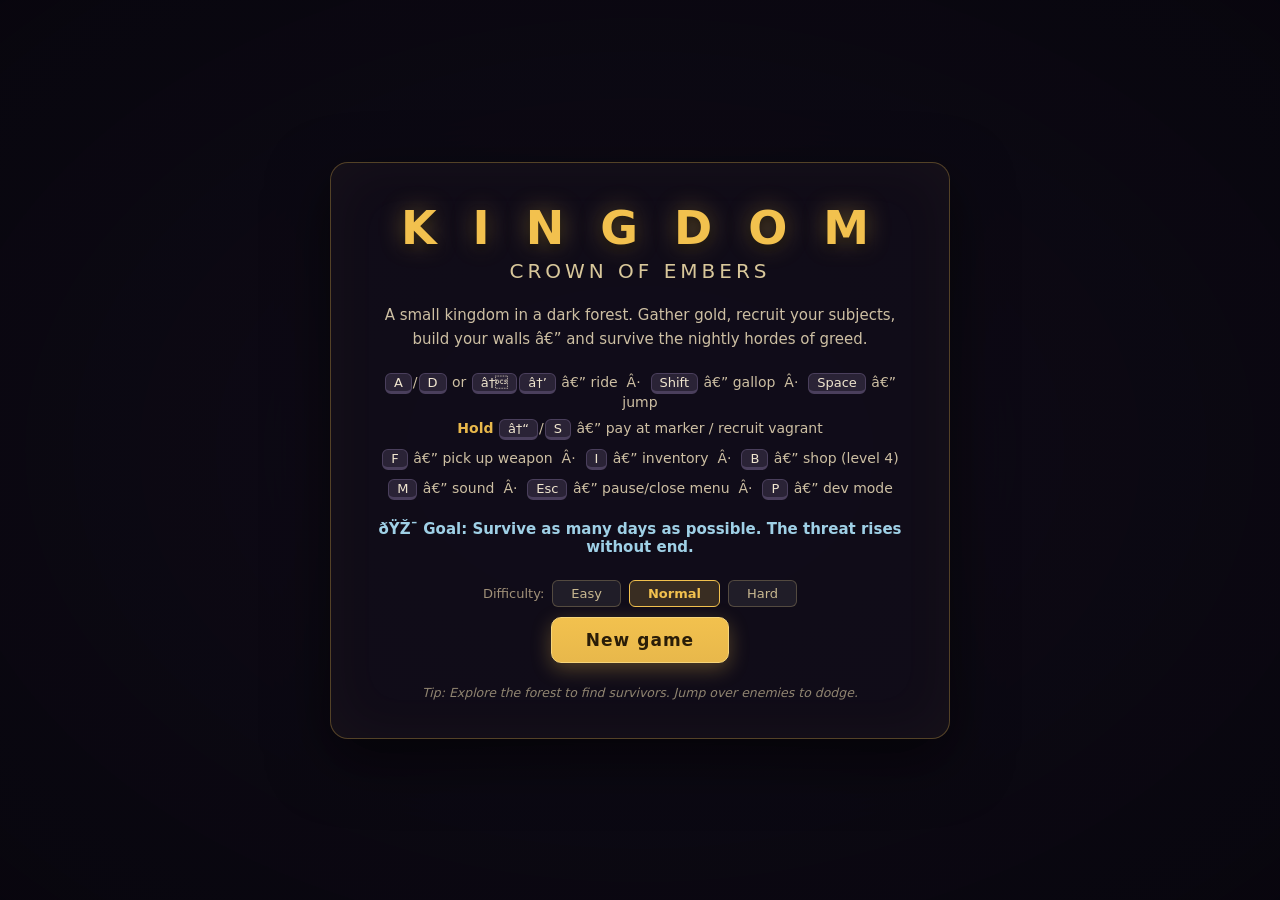
==== __vis_test.html @ f3952c2e "Enhance combat progression and death effects Add tiered weapon upgrades, richer combat VFX, improved" ====
﻿<!DOCTYPE html>
<html lang="en">
<head>
<meta charset="UTF-8" />
<meta name="viewport" content="width=device-width, initial-scale=1.0, maximum-scale=1.0, user-scalable=no, viewport-fit=cover" />
<meta name="apple-mobile-web-app-capable" content="yes" />
<meta name="apple-mobile-web-app-status-bar-style" content="black-translucent" />
<meta name="mobile-web-app-capable" content="yes" />
<title>Kingdom â€” Crown of Embers</title>
<link rel="stylesheet" href="style.css" />
<style>
.diff-select { display:flex; align-items:center; gap:8px; margin:14px 0 10px; justify-content:center; }
.diff-label  { color:#a09078; font-size:13px; }
.diff-btn    { background:rgba(255,255,255,0.07); border:1px solid rgba(200,180,120,0.3); color:#c8b890;
               padding:5px 18px; border-radius:6px; cursor:pointer; font-size:13px; font-family:inherit;
               transition:background 0.15s, border-color 0.15s; }
.diff-btn:hover    { background:rgba(255,255,255,0.13); }
.diff-btn.diff-active { background:rgba(242,193,78,0.18); border-color:#f2c14e; color:#f2c14e; font-weight:bold; }
.diff-btn[data-diff="easy"].diff-active   { background:rgba(155,208,90,0.18); border-color:#9bd05a; color:#9bd05a; }
.diff-btn[data-diff="hard"].diff-active   { background:rgba(220,80,60,0.18);  border-color:#e05040; color:#e05040; }
</style>
</head>
<body>
  <div id="game-wrap">
    <canvas id="game"></canvas>

    <!-- HUD -->
    <div id="hud" class="hidden">
      <div class="hud-left">
        <div id="hud-day" class="hud-pill"><span class="icon" id="hud-phase-icon">â˜€</span> <span id="hud-day-text">Day 1</span> Â· <span id="hud-phase-text">Morning</span></div>
        <div id="hud-base" class="hud-pill">ðŸ° <span id="hud-base-text">Camp</span></div>
        <div id="hud-skipnight" class="hud-pill" style="display:none;cursor:pointer;pointer-events:auto;" onclick="window._skipToDusk&&window._skipToDusk()">ðŸŒ† Skip to dusk <span style="opacity:0.65">[N]</span></div>
      </div>
      <div class="hud-center">
        <div id="hud-objective" class="hud-objective">Build up your base and survive the night</div>
      </div>
      <div class="hud-right">
        <div id="hud-coins" class="hud-pill big">ðŸª™ <span id="hud-coins-text">0</span></div>
        <div id="hud-hp" class="hud-pill">â¤ <span id="hud-hp-text">5/5</span></div>
        <div id="hud-weapon" class="hud-pill">âš” <span id="hud-weapon-text">No weapon</span></div>
        <div id="hud-armor" class="hud-pill">ðŸ›¡ <span id="hud-armor-text">No armor</span></div>
        <div id="hud-pop" class="hud-pill">ðŸ‘¥ <span id="hud-pop-text">0</span> Â· ðŸ¹ <span id="hud-arch-text">0</span> Â· ðŸ”¨ <span id="hud-build-text">0</span></div>
        <div id="hud-arrow-rain" class="hud-pill hud-ability hidden">
          <span id="hud-arrow-rain-fill" class="hud-ability-fill"></span>
          <span class="hud-ability-key">Q</span>
          <span class="hud-ability-name">Arrow Rain</span>
          <span id="hud-arrow-rain-cd" class="hud-ability-cd">Ready</span>
        </div>
        <div id="hud-skillpts" class="hud-pill" style="display:none;cursor:pointer;" onclick="window._openSkillTree&&window._openSkillTree()">ðŸ¹ <span id="hud-skillpts-text">0 ep</span></div>
      </div>
    </div>

    <!-- contextual prompt -->
    <div id="prompt" class="hidden"></div>

    <!-- Start screen -->
    <div id="start-screen" class="overlay">
      <div class="overlay-card">
        <h1>K I N G D O M</h1>
        <h2>Crown of Embers</h2>
        <p class="tag">A small kingdom in a dark forest. Gather gold, recruit your subjects, build your walls â€” and survive the nightly hordes of greed.</p>
        <div class="controls">
          <div><kbd>A</kbd>/<kbd>D</kbd> or <kbd>â†</kbd><kbd>â†’</kbd> â€” ride &nbsp;Â·&nbsp; <kbd>Shift</kbd> â€” gallop &nbsp;Â·&nbsp; <kbd>Space</kbd> â€” jump</div>
          <div><b>Hold</b> <kbd>â†“</kbd>/<kbd>S</kbd> â€” pay at marker / recruit vagrant</div>
          <div><kbd>F</kbd> â€” pick up weapon &nbsp;Â·&nbsp; <kbd>I</kbd> â€” inventory &nbsp;Â·&nbsp; <kbd>B</kbd> â€” shop (level 4)</div>
          <div><kbd>M</kbd> â€” sound &nbsp;Â·&nbsp; <kbd>Esc</kbd> â€” pause/close menu &nbsp;Â·&nbsp; <kbd>P</kbd> â€” dev mode</div>
        </div>
        <div class="goal-line">ðŸŽ¯ Goal: Survive as many days as possible. The threat rises without end.</div>
        <div class="diff-select">
          <span class="diff-label">Difficulty:</span>
          <button class="diff-btn" data-diff="easy">Easy</button>
          <button class="diff-btn diff-active" data-diff="normal">Normal</button>
          <button class="diff-btn" data-diff="hard">Hard</button>
        </div>
        <div class="btn-row">
          <button id="btn-start" class="btn primary">New game</button>
          <button id="btn-continue" class="btn hidden">Continue</button>
        </div>
        <p class="hint">Tip: Explore the forest to find survivors. Jump over enemies to dodge.</p>
      </div>
    </div>

    <!-- End screen -->
    <div id="end-screen" class="overlay hidden">
      <div class="overlay-card">
        <h1 id="end-title">The kingdom fell</h1>
        <p id="end-text" class="tag"></p>
        <div class="btn-row">
          <button id="btn-restart" class="btn primary">Play again</button>
        </div>
      </div>
    </div>

    <div id="pause-screen" class="overlay hidden">
      <div class="overlay-card small">
        <h1>Pause</h1>
        <p class="tag">Press <kbd>Esc</kbd> to continue</p>
      </div>
    </div>

    <!-- Skill Tree (toggle with K) -->
    <div id="skill-tree-screen" class="hidden" style="position:absolute;inset:0;background:rgba(8,5,18,0.88);display:flex;align-items:center;justify-content:center;z-index:120;font-family:inherit;">
      <div id="skill-tree-card" style="background:rgba(20,14,30,0.97);border:1.5px solid rgba(200,170,100,0.35);border-radius:14px;padding:28px 32px;max-width:720px;width:95%;color:#d4c8a8;position:relative;">
        <div style="display:flex;align-items:center;justify-content:space-between;margin-bottom:18px;">
          <h2 id="st-title" style="margin:0;font-size:20px;color:#f2c14e;letter-spacing:2px;">ðŸ¹ ARCHER SKILL TREE</h2>
          <div style="display:flex;align-items:center;gap:16px;">
            <span id="st-points" style="color:#9bd05a;font-size:15px;font-weight:bold;"></span>
            <button onclick="window._closeSkillTree()" style="background:rgba(255,255,255,0.08);border:1px solid rgba(255,255,255,0.2);color:#c8b890;padding:4px 14px;border-radius:6px;cursor:pointer;font-size:14px;font-family:inherit;">Close âœ•</button>
          </div>
        </div>
        <div id="st-tabs" style="display:flex;gap:8px;margin-bottom:14px;"></div>
        <div id="st-branches" style="display:grid;grid-template-columns:1fr 1fr 1fr;gap:14px;margin-bottom:18px;"></div>
        <div id="st-ultimates" style="display:grid;grid-template-columns:1fr 1fr;gap:14px;padding-top:14px;border-top:1px solid rgba(200,170,100,0.2);"></div>
        <p style="margin:12px 0 0;font-size:11px;color:#7a6a50;text-align:center;">Press <kbd style="background:rgba(255,255,255,0.1);padding:1px 6px;border-radius:3px;">K</kbd> to open/close the skill tree</p>
      </div>
    </div>

    <!-- Dev Tools Panel (toggle with P) -->
    <div id="dev-panel" class="hidden">
      <div class="dev-header">ðŸ›  Dev Tools &nbsp;<kbd>P</kbd></div>
      <div class="dev-section">
        <div class="dev-label">Gold &amp; Embers</div>
        <div class="dev-row">
          <button class="dev-btn" onclick="DEV.addCoins(10)">+10 ðŸª™</button>
          <button class="dev-btn" onclick="DEV.addCoins(50)">+50 ðŸª™</button>
          <button class="dev-btn" onclick="DEV.give1000Gold()">+1000 ðŸª™</button>
        </div>
        <div class="dev-row">
          <button class="dev-btn" onclick="DEV.addEmbers(10)">+10 ðŸ”¥</button>
          <button class="dev-btn" onclick="DEV.addEmbers(50)">+50 ðŸ”¥</button>
          <button class="dev-btn" onclick="DEV.addEmbers(500)">+500 ðŸ”¥</button>
          <button class="dev-btn dev-danger" onclick="DEV.resetUpgrades()">Reset upgrades</button>
        </div>
      </div>

      <div class="dev-section">
        <div class="dev-label">Time</div>
        <div class="dev-row">
          <button class="dev-btn" onclick="DEV.skipToNight()">â†’ Night ðŸŒ™</button>
          <button class="dev-btn" onclick="DEV.skipToDay()">â†’ Day â˜€</button>
          <button class="dev-btn dev-danger" onclick="DEV.skipToDay10()">Day 10 â˜ </button>
          <button class="dev-btn dev-danger" onclick="DEV.skipToDay15()">Day 15 â˜ </button>
          <button class="dev-btn dev-danger" onclick="DEV.skipToDay20()">Day 20 â˜ </button>
        </div>
      </div>

      <div class="dev-section">
        <div class="dev-label">Base &amp; Healing</div>
        <div class="dev-row">
          <button class="dev-btn" onclick="DEV.upgradeBase()">Upgrade base â¬†</button>
          <button class="dev-btn" onclick="DEV.healAll()">Full heal ðŸ’š</button>
          <button class="dev-btn dev-danger" onclick="DEV.maxBaseLevel()">Max base ðŸ°</button>
          <button class="dev-btn dev-danger" onclick="DEV.maxWallLevels()">Max walls ðŸ§±</button>
        </div>
      </div>

      <div class="dev-section">
        <div class="dev-label">Spawn enemy</div>
        <div class="dev-row">
          <button class="dev-btn" onclick="DEV.spawnEnemyNearBase('imp')">Imp</button>
          <button class="dev-btn" onclick="DEV.spawnEnemyNearBase('fireImp')">Flying Imp</button>
          <button class="dev-btn" onclick="DEV.spawnEnemyNearBase('emberBrute')">Ember Brute</button>
          <button class="dev-btn" onclick="DEV.spawnEnemyNearBase('ashPriest')">Ash Priest</button>
          <button class="dev-btn" onclick="DEV.spawn8ImpsRight()">8x Imp</button>
          <button class="dev-btn" onclick="DEV.spawnFireDragonBoss()">ðŸ‰ Dragon</button>
          <button class="dev-btn" onclick="DEV.spawnMagmaGolemBoss()">Magma Colossus</button>
          <button class="dev-btn dev-danger" onclick="DEV.killAll()">ðŸ’€ Kill all</button>
        </div>
      </div>

      <div class="dev-section">
        <div class="dev-label">Spawn unit</div>
        <div class="dev-row">
          <button class="dev-btn" onclick="DEV.spawnUnit('archer')">ðŸ¹</button>
          <button class="dev-btn" onclick="DEV.spawnUnit('builder')">ðŸ”¨</button>
          <button class="dev-btn" onclick="DEV.spawnUnit('farmer')">ðŸŒ¾</button>
          <button class="dev-btn" onclick="DEV.spawnUnit('guard')">ðŸ›¡ï¸</button>
          <button class="dev-btn" onclick="DEV.spawnUnit('miner')">â›ï¸</button>
        </div>
      </div>

      <div class="dev-section">
        <div class="dev-label">Level units</div>
        <div class="dev-row">
          <button class="dev-btn" onclick="DEV.levelUpUnits('archer',1)">ðŸ¹ +1 lvl</button>
          <button class="dev-btn" onclick="DEV.levelUpUnits('archer',5)">ðŸ¹ +5 lvl</button>
          <button class="dev-btn" onclick="DEV.levelUpUnits('guard',1)">ðŸ›¡ï¸ +1 lvl</button>
          <button class="dev-btn" onclick="DEV.levelUpUnits('guard',5)">ðŸ›¡ï¸ +5 lvl</button>
        </div>
        <div class="dev-row">
          <button class="dev-btn" onclick="DEV.addSkillPoints(5)">+5 skill pts</button>
          <button class="dev-btn dev-danger" onclick="DEV.grantArcherSkills()">ðŸ¹ All skills</button>
        </div>
      </div>

      <div class="dev-section">
        <div class="dev-label">Spawn animal</div>
        <div class="dev-row">
          <button class="dev-btn" onclick="DEV.spawnAnimalNearBase('deer')">ðŸ¦Œ Deer</button>
          <button class="dev-btn" onclick="DEV.spawnAnimalNearBase('rabbit')">ðŸ‡ Rabbit</button>
          <button class="dev-btn" onclick="DEV.spawnAnimalNearBase('duck')">ðŸ¦† Duck</button>
          <button class="dev-btn dev-danger" onclick="DEV.spawnAnimalNearBase('bear')">ðŸ» Bear</button>
        </div>
      </div>

      <div class="dev-section">
        <div class="dev-label">Player &amp; Weapons</div>
        <div class="dev-row">
          <button class="dev-btn" id="dev-god-btn" onclick="DEV.toggleGodMode()">God mode: âš« OFF</button>
          <button class="dev-btn dev-danger" onclick="window._enterDeathHub&&window._enterDeathHub('Dev test: the crown fell between worlds.')">Death hub</button>
        </div>
        <div class="dev-row" id="dev-weapon-buttons">
          <button class="dev-btn dev-danger" onclick="DEV.dropWeapon()">Drop</button>
        </div>
        <div class="dev-label" style="margin-top:6px;">Armor grants</div>
        <div class="dev-row" id="dev-armor-buttons">
          <button class="dev-btn dev-danger" onclick="DEV.removeArmor()">Remove armor</button>
        </div>
      </div>

      <div class="dev-section">
        <div class="dev-label">Game speed</div>
        <div class="dev-row">
          <button class="dev-btn dev-speed-btn dev-active" id="dev-spd-1" onclick="DEV.setSpeed(1)">Ã—1</button>
          <button class="dev-btn dev-speed-btn" id="dev-spd-2" onclick="DEV.setSpeed(2)">Ã—2</button>
          <button class="dev-btn dev-speed-btn" id="dev-spd-4" onclick="DEV.setSpeed(4)">Ã—4</button>
        </div>
      </div>
    </div>
  </div>

  <!-- Mobile touch controls -->
  <div id="touch-controls" class="hidden">
    <div id="tc-left">
      <button class="tc-btn" id="tc-move-left">â—€</button>
      <button class="tc-btn" id="tc-move-right">â–¶</button>
    </div>
    <div id="tc-right">
      <button class="tc-btn tc-small" id="tc-interact">â¬‡ Pay</button>
      <button class="tc-btn tc-small" id="tc-pickup">âš” Pick up</button>
      <button class="tc-btn tc-jump" id="tc-jump">â†‘</button>
    </div>
  </div>

  <script>window.requestAnimationFrame = cb => setTimeout(() => cb(performance.now()), 16);</script>
  <script type="module" src="src/core/game.js"></script>
</body>
</html>
---- style.css ----
:root {
  --gold: #f2c14e;
  --gold-soft: #e8b84b;
  --ink: #1a1622;
  --parchment: #efe2c4;
  --blue: #6fb3d6;
  --red: #c1453b;
}

* { box-sizing: border-box; margin: 0; padding: 0; }

html, body {
  width: 100%;
  height: 100%;
  overflow: hidden;
  background: #0c0a12;
  font-family: "Trebuchet MS", "Segoe UI", system-ui, sans-serif;
  color: var(--parchment);
  user-select: none;
}

#game-wrap { position: fixed; inset: 0; }

canvas#game {
  display: block;
  width: 100%;
  height: 100%;
  image-rendering: auto;
  cursor: default;
}

.hidden { display: none !important; }

/* ---------- HUD ---------- */
#hud {
  position: absolute;
  top: 0; left: 0; right: 0;
  display: flex;
  justify-content: space-between;
  align-items: flex-start;
  padding: 14px 18px;
  pointer-events: none;
  z-index: 5;
  text-shadow: 0 2px 4px rgba(0,0,0,0.7);
}
.hud-left, .hud-right { display: flex; flex-direction: column; gap: 8px; }
.hud-center { flex: 1; display: flex; justify-content: center; }
.hud-right { align-items: flex-end; }

.hud-pill {
  background: rgba(20, 16, 28, 0.72);
  border: 1px solid rgba(242, 193, 78, 0.42);
  border-radius: 999px;
  padding: 6px 14px;
  font-size: 15px;
  font-weight: 600;
  letter-spacing: 0;
  white-space: nowrap;
}
.hud-pill.big { font-size: 20px; color: var(--gold); border-color: rgba(242,193,78,0.68); }
.hud-pill .icon { font-size: 16px; }
.hud-ability {
  position: relative;
  overflow: hidden;
  display: flex;
  align-items: center;
  gap: 8px;
  color: #cfe6f2;
  border-color: rgba(111, 179, 214, 0.55);
}
.hud-ability-fill {
  position: absolute;
  inset: 0 auto 0 0;
  width: 100%;
  background: rgba(111, 179, 214, 0.18);
  pointer-events: none;
}
.hud-ability > span:not(.hud-ability-fill) {
  position: relative;
  z-index: 1;
}
.hud-ability-key {
  min-width: 22px;
  height: 22px;
  display: inline-flex;
  align-items: center;
  justify-content: center;
  border: 1px solid rgba(207, 230, 242, 0.5);
  border-radius: 6px;
  background: rgba(207, 230, 242, 0.08);
  font-size: 12px;
}
.hud-ability-cd {
  color: var(--gold);
}
.hud-ability.ready {
  color: #f3f6df;
  border-color: rgba(155, 208, 90, 0.62);
}
.hud-ability.ready .hud-ability-fill {
  background: rgba(155, 208, 90, 0.18);
}

.hud-objective {
  background: rgba(20, 16, 28, 0.66);
  border: 1px solid rgba(111, 179, 214, 0.48);
  border-radius: 999px;
  padding: 7px 18px;
  font-size: 14px;
  color: #cfe6f2;
  max-width: 60vw;
  text-align: center;
}

#prompt {
  position: absolute;
  left: 50%;
  bottom: 8%;
  transform: translateX(-50%);
  background: rgba(20, 16, 28, 0.88);
  border: 1px solid rgba(242, 193, 78, 0.62);
  border-radius: 8px;
  padding: 10px 22px;
  font-size: 16px;
  font-weight: 600;
  z-index: 5;
  text-align: center;
  text-shadow: 0 2px 4px rgba(0,0,0,0.7);
  pointer-events: none;
}
#prompt .cost { color: var(--gold); }
#prompt .hold {
  opacity: 0.86;
  font-size: 0.82em;
  border: 1px solid rgba(242,193,78,0.38);
  border-radius: 6px;
  padding: 1px 7px;
  background: rgba(242,193,78,0.08);
}

/* ---------- Overlays ---------- */
.overlay {
  position: absolute;
  inset: 0;
  display: flex;
  align-items: center;
  justify-content: center;
  background: radial-gradient(ellipse at center, rgba(20,14,30,0.55), rgba(8,6,14,0.92));
  z-index: 10;
}
.overlay-card {
  text-align: center;
  max-width: 620px;
  padding: 38px 44px;
  background: rgba(18, 14, 26, 0.85);
  border: 1px solid rgba(242, 193, 78, 0.3);
  border-radius: 18px;
  box-shadow: 0 20px 60px rgba(0,0,0,0.6), inset 0 0 60px rgba(242,193,78,0.04);
}
.overlay-card.small { max-width: 360px; }

.overlay-card h1 {
  font-size: 46px;
  letter-spacing: 10px;
  color: var(--gold);
  text-shadow: 0 0 24px rgba(242,193,78,0.4), 0 4px 8px rgba(0,0,0,0.6);
  margin-bottom: 4px;
}
.overlay-card h2 {
  font-size: 20px;
  font-weight: 400;
  letter-spacing: 4px;
  color: #d8c79a;
  margin-bottom: 20px;
  text-transform: uppercase;
}
.tag {
  font-size: 15px;
  line-height: 1.6;
  color: #cdbfa3;
  margin-bottom: 22px;
}
.controls {
  display: flex;
  flex-direction: column;
  gap: 9px;
  font-size: 14px;
  color: #cdbfa3;
  margin-bottom: 20px;
  text-align: center;
}
.controls b { color: var(--gold-soft); }
kbd {
  display: inline-block;
  background: #2a2336;
  border: 1px solid #4a3f5c;
  border-bottom-width: 3px;
  border-radius: 6px;
  padding: 1px 8px;
  font-family: inherit;
  font-size: 13px;
  color: #f0e6cf;
  margin: 0 1px;
}
.goal-line {
  font-size: 15px;
  color: #9fd0e6;
  margin-bottom: 24px;
  font-weight: 600;
}
.btn-row { display: flex; gap: 14px; justify-content: center; }
.btn {
  font-family: inherit;
  font-size: 17px;
  font-weight: 700;
  letter-spacing: 1px;
  padding: 12px 34px;
  border-radius: 10px;
  border: 1px solid rgba(242,193,78,0.5);
  background: #241d31;
  color: #f0e6cf;
  cursor: pointer;
  transition: transform .08s ease, background .15s ease, box-shadow .15s ease;
}
.btn:hover { transform: translateY(-2px); background: #2e2540; }
.btn.primary {
  background: linear-gradient(180deg, var(--gold), var(--gold-soft));
  color: #2a1d08;
  border-color: #f7d57a;
  box-shadow: 0 6px 20px rgba(242,193,78,0.3);
}
.btn.primary:hover { box-shadow: 0 10px 28px rgba(242,193,78,0.45); }
.hint {
  margin-top: 22px;
  font-size: 12.5px;
  color: #8f8470;
  font-style: italic;
}

/* ---------- Dev Tools Panel ---------- */
#dev-panel {
  position: fixed;
  top: 56px;
  right: 12px;
  width: min(380px, calc(100vw - 24px));
  max-height: calc(100vh - 72px);
  overflow-y: auto;
  background: rgba(10, 8, 20, 0.94);
  border: 1px solid rgba(155, 208, 90, 0.4);
  border-radius: 8px;
  padding: 0 0 10px;
  z-index: 20;
  font-size: 13px;
  color: var(--parchment);
  box-shadow: 0 16px 44px rgba(0,0,0,0.58);
  backdrop-filter: blur(8px);
}
#dev-panel::-webkit-scrollbar { width: 6px; }
#dev-panel::-webkit-scrollbar-thumb { background: rgba(155,208,90,0.35); border-radius: 6px; }

.dev-header {
  position: sticky;
  top: 0;
  z-index: 2;
  display: flex;
  align-items: center;
  justify-content: space-between;
  gap: 10px;
  padding: 10px 12px;
  background: linear-gradient(180deg, rgba(18, 24, 24, 0.98), rgba(10, 8, 20, 0.94));
  border-bottom: 1px solid rgba(155,208,90,0.25);
}
.dev-title {
  display: flex;
  flex-direction: column;
  gap: 1px;
  min-width: 0;
}
.dev-title strong {
  color: #dff5b0;
  font-size: 16px;
  line-height: 1.05;
  letter-spacing: 0;
}
.dev-eyebrow {
  color: #8f8470;
  font-size: 9px;
  font-weight: 700;
  letter-spacing: 1.6px;
  text-transform: uppercase;
}
.dev-header-actions {
  display: flex;
  align-items: center;
  gap: 6px;
}
.dev-header-actions kbd {
  padding: 2px 7px;
  font-size: 11px;
  border-bottom-width: 1px;
}
.dev-fps {
  flex: 0 0 auto;
  padding: 4px 7px;
  border: 1px solid rgba(155,208,90,0.35);
  border-radius: 6px;
  background: rgba(155,208,90,0.12);
  color: #c8f18a;
  font: 700 11px/1 "Courier New", monospace;
  letter-spacing: 0;
  white-space: nowrap;
}
.dev-close {
  width: 26px;
  height: 26px;
  border: 1px solid rgba(255,255,255,0.14);
  border-radius: 6px;
  background: rgba(255,255,255,0.06);
  color: #cdbfa3;
  cursor: pointer;
  font-size: 18px;
  line-height: 1;
}
.dev-close:hover {
  background: rgba(255,255,255,0.12);
  color: #f0e6cf;
}
.dev-stats {
  display: grid;
  grid-template-columns: repeat(4, minmax(0, 1fr));
  gap: 6px;
  margin: 10px 10px 8px;
  padding: 8px;
  background: rgba(0,0,0,0.32);
  border: 1px solid rgba(155,208,90,0.16);
  border-radius: 8px;
}
.dev-stat {
  min-width: 0;
  padding: 5px 6px;
  border-radius: 6px;
  background: rgba(255,255,255,0.045);
}
.dev-stat dt {
  color: #8f8470;
  font-size: 9px;
  font-weight: 700;
  letter-spacing: 0.7px;
  line-height: 1;
  text-transform: uppercase;
}
.dev-stat dd {
  margin-top: 4px;
  overflow: hidden;
  color: #dff5b0;
  font: 700 12px/1.15 "Courier New", monospace;
  text-overflow: ellipsis;
  white-space: nowrap;
}
.dev-quickbar {
  display: grid;
  grid-template-columns: minmax(0, 1fr) auto;
  gap: 6px;
  align-items: stretch;
  margin: 0 10px 10px;
}
.dev-speed {
  grid-column: 1 / -1;
  display: flex;
  gap: 4px;
}
.dev-speed .dev-btn {
  min-width: 42px;
}
.dev-section {
  margin: 0 10px 8px;
  overflow: hidden;
  border: 1px solid rgba(255,255,255,0.09);
  border-radius: 8px;
  background: rgba(255,255,255,0.035);
}
.dev-section[open] {
  border-color: rgba(155,208,90,0.23);
  background: rgba(155,208,90,0.045);
}
.dev-section > summary {
  display: flex;
  align-items: center;
  gap: 9px;
  min-height: 40px;
  padding: 8px 10px;
  cursor: pointer;
  list-style: none;
}
.dev-section > summary::-webkit-details-marker { display: none; }
.dev-section > summary::before {
  content: "+";
  flex: 0 0 auto;
  width: 18px;
  height: 18px;
  display: inline-flex;
  align-items: center;
  justify-content: center;
  border: 1px solid rgba(155,208,90,0.24);
  border-radius: 5px;
  color: #9bd05a;
  font: 700 14px/1 "Courier New", monospace;
}
.dev-section[open] > summary::before { content: "-"; }
.dev-section > summary span {
  color: #f0e6cf;
  font-weight: 700;
  line-height: 1.1;
}
.dev-section > summary small {
  margin-left: auto;
  color: #8f8470;
  font-size: 10px;
  line-height: 1.2;
  text-align: right;
}
.dev-section-body {
  padding: 0 10px 10px;
  border-top: 1px solid rgba(255,255,255,0.07);
}
.dev-group {
  padding-top: 9px;
}
.dev-group + .dev-group {
  margin-top: 9px;
  border-top: 1px solid rgba(255,255,255,0.06);
}
.dev-label {
  font-size: 10px;
  text-transform: uppercase;
  letter-spacing: 1.2px;
  color: #8f8470;
  margin-bottom: 5px;
}
.dev-row {
  display: flex;
  flex-wrap: wrap;
  gap: 5px;
}
.dev-row + .dev-row { margin-top: 5px; }
.dev-row.dev-equal .dev-btn {
  flex: 1 1 86px;
  justify-content: center;
  text-align: center;
}
.dev-stack {
  display: flex;
  flex-direction: column;
  gap: 8px;
}
.dev-subsection {
  display: flex;
  flex-direction: column;
  gap: 5px;
}
.dev-mini-label {
  color: #a6bf84;
  font-size: 10px;
  font-weight: 700;
  letter-spacing: 0.7px;
  text-transform: uppercase;
}
.dev-btn {
  font-family: inherit;
  font-size: 11px;
  font-weight: 600;
  min-height: 28px;
  display: inline-flex;
  align-items: center;
  justify-content: center;
  padding: 5px 8px;
  border-radius: 6px;
  border: 1px solid rgba(242,193,78,0.3);
  background: rgba(36,29,49,0.9);
  color: #f0e6cf;
  cursor: pointer;
  transition: background .12s, border-color .12s, transform .08s;
  line-height: 1.15;
  text-align: center;
  white-space: normal;
}
.dev-btn:hover { background: rgba(60,48,80,0.95); border-color: rgba(242,193,78,0.6); transform: translateY(-1px); }
.dev-btn.dev-active { background: rgba(155,208,90,0.2); border-color: #9bd05a; color: #9bd05a; }
.dev-btn.dev-danger { border-color: rgba(193,69,59,0.5); color: #e07060; }
.dev-btn.dev-danger:hover { background: rgba(193,69,59,0.2); border-color: #c1453b; }

/* ---------- Touch Controls ---------- */
#touch-controls {
  position: fixed;
  bottom: 0;
  left: 0;
  right: 0;
  height: 160px;
  padding-bottom: env(safe-area-inset-bottom, 0px);
  display: flex;
  justify-content: space-between;
  align-items: flex-end;
  padding-left: env(safe-area-inset-left, 12px);
  padding-right: env(safe-area-inset-right, 12px);
  z-index: 30;
  pointer-events: none;
}
#touch-controls.tc-visible { display: flex !important; }

#tc-left, #tc-right {
  display: flex;
  gap: 10px;
  align-items: flex-end;
  padding-bottom: 16px;
  pointer-events: none;
}

.tc-btn {
  pointer-events: all;
  width: 72px;
  height: 72px;
  border-radius: 50%;
  border: 2px solid rgba(242,193,78,0.5);
  background: rgba(18,14,26,0.72);
  color: #f0e6cf;
  font-size: 26px;
  font-family: inherit;
  font-weight: 700;
  display: flex;
  align-items: center;
  justify-content: center;
  cursor: pointer;
  -webkit-tap-highlight-color: transparent;
  touch-action: none;
  user-select: none;
  box-shadow: 0 4px 16px rgba(0,0,0,0.5), inset 0 1px 0 rgba(255,255,255,0.1);
  transition: background 0.08s, transform 0.06s;
}
.tc-btn:active, .tc-btn.tc-pressed {
  background: rgba(242,193,78,0.22);
  border-color: var(--gold);
  transform: scale(0.93);
}
.tc-btn.tc-small {
  width: 64px;
  height: 64px;
  font-size: 11px;
  font-weight: 700;
  letter-spacing: 0;
  border-radius: 14px;
  line-height: 1.2;
  text-align: center;
}
.tc-btn.tc-jump {
  width: 80px;
  height: 80px;
  font-size: 30px;
  border-color: rgba(111,179,214,0.6);
}
.tc-btn.tc-jump:active, .tc-btn.tc-jump.tc-pressed {
  background: rgba(111,179,214,0.22);
  border-color: var(--blue);
}

/* Mobile HUD */
@media (max-width: 600px) {
  #hud { padding: 8px 10px; padding-top: env(safe-area-inset-top, 8px); }
  .hud-pill { font-size: 12px; padding: 4px 10px; }
  .hud-pill.big { font-size: 16px; }
  .hud-objective { font-size: 11px; padding: 5px 10px; max-width: 50vw; }
  #hud-hp, #hud-weapon, #hud-armor { display: none; }
  .overlay-card { padding: 24px 18px; margin: 12px; }
  .overlay-card h1 { font-size: 28px; letter-spacing: 5px; }
  .overlay-card h2 { font-size: 14px; }
  .controls { display: none; }
  .tag { font-size: 13px; }
  .btn { font-size: 15px; padding: 10px 24px; }
  #prompt { font-size: 13px; padding: 8px 16px; bottom: 175px; }
  #dev-panel {
    top: 8px;
    right: 8px;
    left: 8px;
    width: auto;
    max-height: calc(100vh - 16px);
  }
  .dev-stats { grid-template-columns: repeat(2, minmax(0, 1fr)); }
  .dev-quickbar { grid-template-columns: 1fr; }
  .dev-speed { justify-content: stretch; }
  .dev-speed .dev-btn { flex: 1 1 0; }
  .dev-section > summary small { display: none; }
}
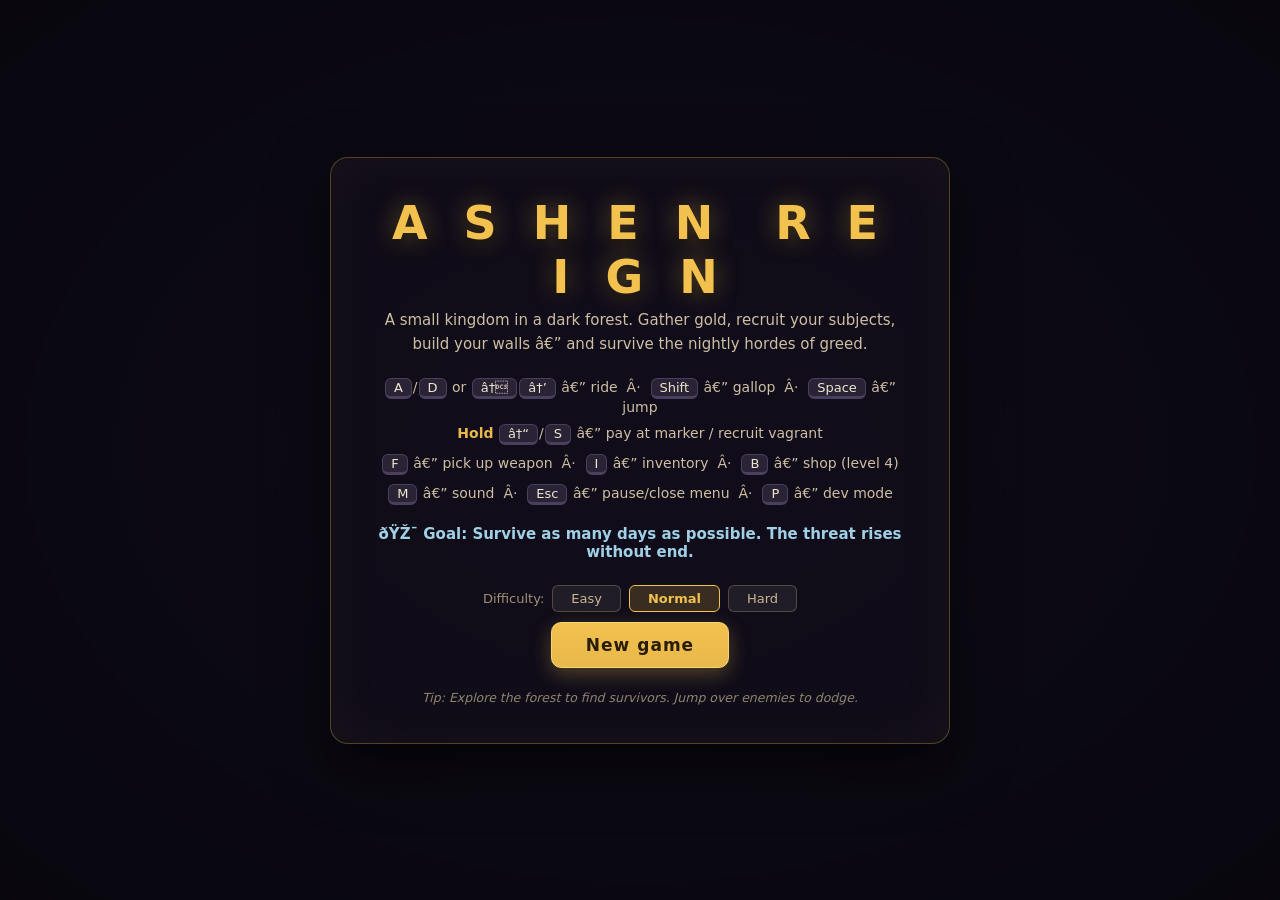
==== commit c61708bb: "Expand biome visuals and wall traversal" ====
--- a/__vis_test.html
+++ b/__vis_test.html
@@ -6,7 +6,7 @@
 <meta name="apple-mobile-web-app-capable" content="yes" />
 <meta name="apple-mobile-web-app-status-bar-style" content="black-translucent" />
 <meta name="mobile-web-app-capable" content="yes" />
-<title>Kingdom â€” Crown of Embers</title>
+<title>Ashen Reign</title>
 <link rel="stylesheet" href="style.css" />
 <style>
 .diff-select { display:flex; align-items:center; gap:8px; margin:14px 0 10px; justify-content:center; }
@@ -56,8 +56,7 @@
     <!-- Start screen -->
     <div id="start-screen" class="overlay">
       <div class="overlay-card">
-        <h1>K I N G D O M</h1>
-        <h2>Crown of Embers</h2>
+        <h1>A S H E N&nbsp;&nbsp;R E I G N</h1>
         <p class="tag">A small kingdom in a dark forest. Gather gold, recruit your subjects, build your walls â€” and survive the nightly hordes of greed.</p>
         <div class="controls">
           <div><kbd>A</kbd>/<kbd>D</kbd> or <kbd>â†</kbd><kbd>â†’</kbd> â€” ride &nbsp;Â·&nbsp; <kbd>Shift</kbd> â€” gallop &nbsp;Â·&nbsp; <kbd>Space</kbd> â€” jump</div>
--- a/style.css
+++ b/style.css
@@ -240,17 +240,17 @@
 /* ---------- Dev Tools Panel ---------- */
 #dev-panel {
   position: fixed;
-  top: 56px;
-  right: 12px;
-  width: min(380px, calc(100vw - 24px));
-  max-height: calc(100vh - 72px);
+  top: 44px;
+  right: 8px;
+  width: min(340px, calc(100vw - 16px));
+  max-height: calc(100vh - 56px);
   overflow-y: auto;
   background: rgba(10, 8, 20, 0.94);
   border: 1px solid rgba(155, 208, 90, 0.4);
   border-radius: 8px;
-  padding: 0 0 10px;
+  padding: 0 0 6px;
   z-index: 20;
-  font-size: 13px;
+  font-size: 12px;
   color: var(--parchment);
   box-shadow: 0 16px 44px rgba(0,0,0,0.58);
   backdrop-filter: blur(8px);
@@ -265,43 +265,43 @@
   display: flex;
   align-items: center;
   justify-content: space-between;
-  gap: 10px;
-  padding: 10px 12px;
+  gap: 6px;
+  padding: 6px 8px;
   background: linear-gradient(180deg, rgba(18, 24, 24, 0.98), rgba(10, 8, 20, 0.94));
   border-bottom: 1px solid rgba(155,208,90,0.25);
 }
 .dev-title {
   display: flex;
-  flex-direction: column;
-  gap: 1px;
+  align-items: baseline;
+  gap: 6px;
   min-width: 0;
 }
 .dev-title strong {
   color: #dff5b0;
-  font-size: 16px;
+  font-size: 14px;
   line-height: 1.05;
   letter-spacing: 0;
 }
 .dev-eyebrow {
   color: #8f8470;
-  font-size: 9px;
+  font-size: 8px;
   font-weight: 700;
-  letter-spacing: 1.6px;
+  letter-spacing: 1px;
   text-transform: uppercase;
 }
 .dev-header-actions {
   display: flex;
   align-items: center;
-  gap: 6px;
+  gap: 4px;
 }
 .dev-header-actions kbd {
-  padding: 2px 7px;
-  font-size: 11px;
+  padding: 1px 6px;
+  font-size: 10px;
   border-bottom-width: 1px;
 }
 .dev-fps {
   flex: 0 0 auto;
-  padding: 4px 7px;
+  padding: 3px 6px;
   border: 1px solid rgba(155,208,90,0.35);
   border-radius: 6px;
   background: rgba(155,208,90,0.12);
@@ -311,14 +311,14 @@
   white-space: nowrap;
 }
 .dev-close {
-  width: 26px;
-  height: 26px;
+  width: 22px;
+  height: 22px;
   border: 1px solid rgba(255,255,255,0.14);
-  border-radius: 6px;
+  border-radius: 5px;
   background: rgba(255,255,255,0.06);
   color: #cdbfa3;
   cursor: pointer;
-  font-size: 18px;
+  font-size: 16px;
   line-height: 1;
 }
 .dev-close:hover {
@@ -327,56 +327,57 @@
 }
 .dev-stats {
   display: grid;
-  grid-template-columns: repeat(4, minmax(0, 1fr));
-  gap: 6px;
-  margin: 10px 10px 8px;
-  padding: 8px;
+  grid-template-columns: repeat(5, minmax(0, 1fr));
+  gap: 4px;
+  margin: 6px 6px 5px;
+  padding: 5px;
   background: rgba(0,0,0,0.32);
   border: 1px solid rgba(155,208,90,0.16);
-  border-radius: 8px;
+  border-radius: 6px;
 }
 .dev-stat {
   min-width: 0;
-  padding: 5px 6px;
-  border-radius: 6px;
+  padding: 3px 4px;
+  border-radius: 5px;
   background: rgba(255,255,255,0.045);
 }
 .dev-stat dt {
   color: #8f8470;
-  font-size: 9px;
+  font-size: 8px;
   font-weight: 700;
-  letter-spacing: 0.7px;
+  letter-spacing: 0.5px;
   line-height: 1;
   text-transform: uppercase;
 }
 .dev-stat dd {
-  margin-top: 4px;
+  margin-top: 2px;
   overflow: hidden;
   color: #dff5b0;
-  font: 700 12px/1.15 "Courier New", monospace;
+  font: 700 10px/1.15 "Courier New", monospace;
   text-overflow: ellipsis;
   white-space: nowrap;
 }
 .dev-quickbar {
   display: grid;
-  grid-template-columns: minmax(0, 1fr) auto;
-  gap: 6px;
+  grid-template-columns: repeat(3, minmax(0, 1fr));
+  gap: 4px;
   align-items: stretch;
-  margin: 0 10px 10px;
+  margin: 0 6px 6px;
 }
 .dev-speed {
   grid-column: 1 / -1;
   display: flex;
-  gap: 4px;
+  gap: 3px;
 }
 .dev-speed .dev-btn {
-  min-width: 42px;
+  min-width: 0;
+  flex: 1 1 0;
 }
 .dev-section {
-  margin: 0 10px 8px;
+  margin: 0 6px 5px;
   overflow: hidden;
   border: 1px solid rgba(255,255,255,0.09);
-  border-radius: 8px;
+  border-radius: 6px;
   background: rgba(255,255,255,0.035);
 }
 .dev-section[open] {
@@ -386,9 +387,9 @@
 .dev-section > summary {
   display: flex;
   align-items: center;
-  gap: 9px;
-  min-height: 40px;
-  padding: 8px 10px;
+  gap: 6px;
+  min-height: 28px;
+  padding: 5px 7px;
   cursor: pointer;
   list-style: none;
 }
@@ -396,15 +397,15 @@
 .dev-section > summary::before {
   content: "+";
   flex: 0 0 auto;
-  width: 18px;
-  height: 18px;
+  width: 15px;
+  height: 15px;
   display: inline-flex;
   align-items: center;
   justify-content: center;
   border: 1px solid rgba(155,208,90,0.24);
-  border-radius: 5px;
+  border-radius: 4px;
   color: #9bd05a;
-  font: 700 14px/1 "Courier New", monospace;
+  font: 700 12px/1 "Courier New", monospace;
 }
 .dev-section[open] > summary::before { content: "-"; }
 .dev-section > summary span {
@@ -415,12 +416,12 @@
 .dev-section > summary small {
   margin-left: auto;
   color: #8f8470;
-  font-size: 10px;
+  font-size: 9px;
   line-height: 1.2;
   text-align: right;
 }
 .dev-section-body {
-  padding: 0 10px 10px;
+  padding: 6px;
   border-top: 1px solid rgba(255,255,255,0.07);
 }
 .dev-group {
@@ -431,18 +432,40 @@
   border-top: 1px solid rgba(255,255,255,0.06);
 }
 .dev-label {
-  font-size: 10px;
+  font-size: 9px;
   text-transform: uppercase;
-  letter-spacing: 1.2px;
+  letter-spacing: 1px;
   color: #8f8470;
-  margin-bottom: 5px;
+  margin: 5px 0 4px;
+}
+.dev-button-grid {
+  display: grid;
+  grid-template-columns: repeat(auto-fit, minmax(62px, 1fr));
+  gap: 4px;
+  align-items: stretch;
+}
+.dev-button-grid .dev-subsection {
+  grid-column: 1 / -1;
+}
+.dev-divider {
+  grid-column: 1 / -1;
+  height: 1px;
+  margin: 1px 0;
+  background: rgba(255,255,255,0.08);
+}
+.dev-quickbar.dev-button-grid {
+  grid-template-columns: repeat(3, minmax(0, 1fr));
+  gap: 4px;
+}
+.dev-speed.dev-button-grid {
+  display: flex;
 }
 .dev-row {
   display: flex;
   flex-wrap: wrap;
-  gap: 5px;
-}
-.dev-row + .dev-row { margin-top: 5px; }
+  gap: 4px;
+}
+.dev-row + .dev-row { margin-top: 4px; }
 .dev-row.dev-equal .dev-btn {
   flex: 1 1 86px;
   justify-content: center;
@@ -456,25 +479,25 @@
 .dev-subsection {
   display: flex;
   flex-direction: column;
-  gap: 5px;
+  gap: 4px;
 }
 .dev-mini-label {
   color: #a6bf84;
-  font-size: 10px;
+  font-size: 9px;
   font-weight: 700;
-  letter-spacing: 0.7px;
+  letter-spacing: 0.5px;
   text-transform: uppercase;
 }
 .dev-btn {
   font-family: inherit;
-  font-size: 11px;
+  font-size: 10.5px;
   font-weight: 600;
-  min-height: 28px;
+  min-height: 23px;
   display: inline-flex;
   align-items: center;
   justify-content: center;
-  padding: 5px 8px;
-  border-radius: 6px;
+  padding: 3px 6px;
+  border-radius: 5px;
   border: 1px solid rgba(242,193,78,0.3);
   background: rgba(36,29,49,0.9);
   color: #f0e6cf;
